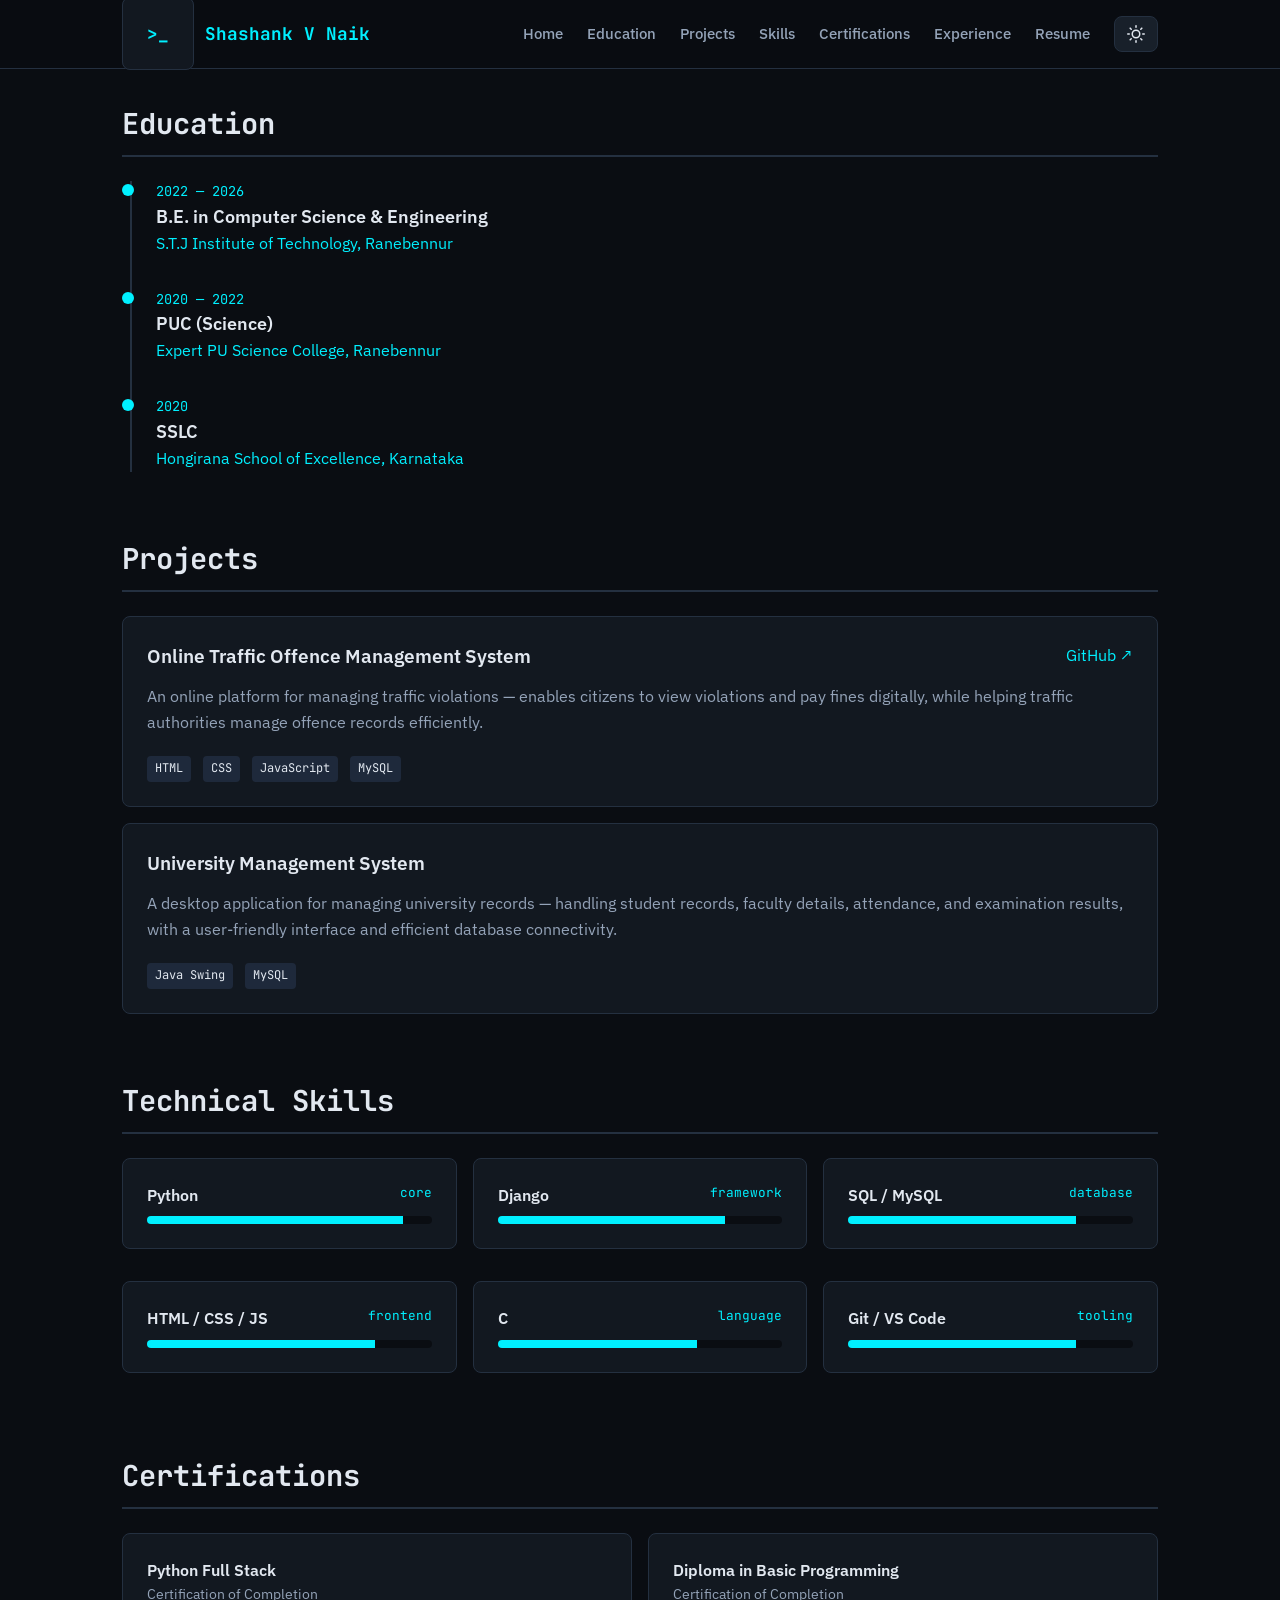
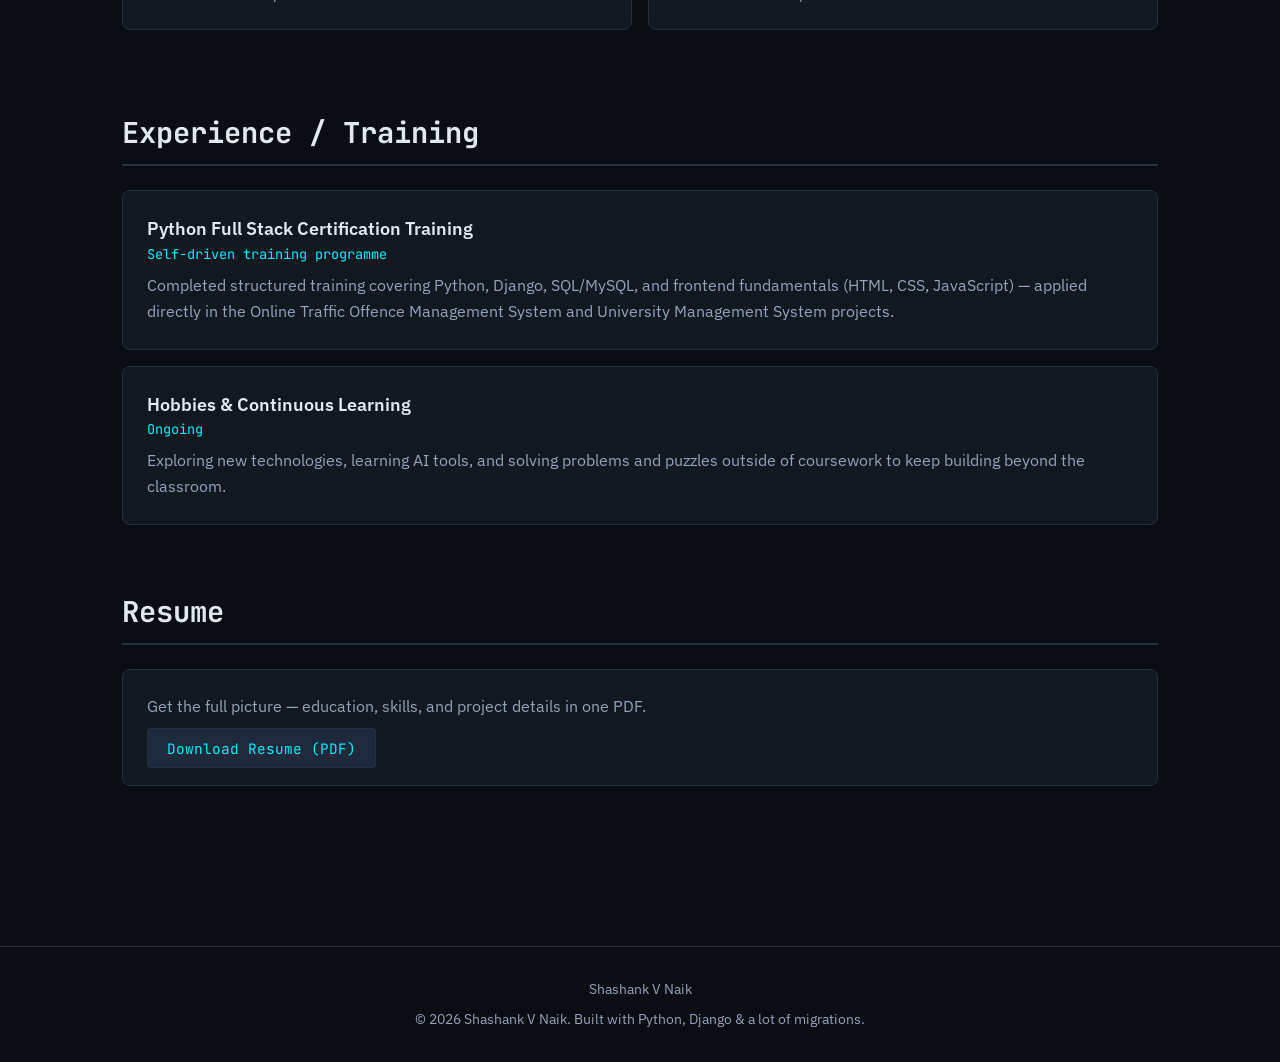
==== image/about.html @ e9bbf587 "Add files via upload" ====
<!DOCTYPE html>
<html lang="en">
<head>
    <meta charset="UTF-8">
    <meta name="viewport" content="width=device-width, initial-scale=1.0">
    <title>Details & Experience — Shashank V Naik</title>
    <link rel="preconnect" href="https://fonts.googleapis.com">
    <link rel="preconnect" href="https://fonts.gstatic.com" crossorigin>
    <link href="https://fonts.googleapis.com/css2?family=IBM+Plex+Sans:wght@400;500;600&family=JetBrains+Mono:wght@400;500;600;700&display=swap" rel="stylesheet">
    <link href="../style.css" rel="stylesheet">
</head>
<body>

<header>
    <div class="nav-inner">
        <div class="nav-logo">
            <span class="terminal">&gt;_</span> Shashank V Naik
        </div>
        <nav aria-label="Primary">
            <ul>
                <li><a href="../index.html">Home</a></li>
                <li><a href="#education">Education</a></li>
                <li><a href="#projects">Projects</a></li>
                <li><a href="#skills">Skills</a></li>
                <li><a href="#certifications">Certifications</a></li>
                <li><a href="#experience">Experience</a></li>
                <li><a href="#resume">Resume</a></li>
                <li>
                    <button id="theme-toggle" class="theme-toggle-btn" aria-label="Toggle Theme"></button>
                </li>
            </ul>
        </nav>
    </div>
</header>

<main>

    <!-- EDUCATION -->
    <section id="education">
        <h2 class="section-title">Education</h2>
        <div class="timeline">
            <div class="tl-item">
                <div class="tl-dot"></div>
                <div class="tl-year">2022 — 2026</div>
                <div class="tl-title">B.E. in Computer Science &amp; Engineering</div>
                <div class="tl-sub">
                    <a href="https://www.stjit.ac.in/" target="_blank" rel="noopener">S.T.J Institute of Technology, Ranebennur</a>
                </div>
            </div>
            <div class="tl-item">
                <div class="tl-dot"></div>
                <div class="tl-year">2020 — 2022</div>
                <div class="tl-title">PUC (Science)</div>
                <div class="tl-sub">
                    <a href="https://expert-ranebennur1.odoo.com/" target="_blank" rel="noopener">Expert PU Science College, Ranebennur</a>
                </div>
            </div>
            <div class="tl-item">
                <div class="tl-dot"></div>
                <div class="tl-year">2020</div>
                <div class="tl-title">SSLC</div>
                <div class="tl-sub">
                    <a href="https://www.hongirana.edu.in/" target="_blank" rel="noopener">Hongirana School of Excellence, Karnataka</a>
                </div>
            </div>
        </div>
    </section>

    <!-- PROJECTS -->
    <section id="projects">
        <h2 class="section-title">Projects</h2>

        <div class="project-card">
            <div style="display:flex; justify-content:space-between; align-items:center;">
                <div style="font-size:1.2rem; font-weight:600;">Online Traffic Offence Management System</div>
                <div>
                    <a href="https://github.com/nshashankvn-oss/Online-Traffic-Offense-Management-System" target="_blank" rel="noopener">GitHub ↗</a>
                </div>
            </div>
            <p style="color:var(--text-muted); margin:0.8rem 0;">
                An online platform for managing traffic violations — enables citizens to view
                violations and pay fines digitally, while helping traffic authorities manage
                offence records efficiently.
            </p>
            <div class="project-stack">
                <span class="stack-pill">HTML</span>
                <span class="stack-pill">CSS</span>
                <span class="stack-pill">JavaScript</span>
                <span class="stack-pill">MySQL</span>
            </div>
        </div>

        <div class="project-card">
            <div style="font-size:1.2rem; font-weight:600;">University Management System</div>
            <p style="color:var(--text-muted); margin:0.8rem 0;">
                A desktop application for managing university records — handling student records,
                faculty details, attendance, and examination results, with a user-friendly interface
                and efficient database connectivity.
            </p>
            <div class="project-stack">
                <span class="stack-pill">Java Swing</span>
                <span class="stack-pill">MySQL</span>
            </div>
        </div>
    </section>

    <!-- SKILLS -->
    <section id="skills">
        <h2 class="section-title">Technical Skills</h2>
        <div class="skills-grid">
            <div class="skill-card">
                <div style="display:flex; justify-content:space-between;"><span style="font-weight:600;">Python</span><span style="font-family:var(--font-mono); font-size:0.8rem; color:var(--accent-color);">core</span></div>
                <div class="bar-track"><div class="bar-fill" style="width:90%"></div></div>
            </div>
            <div class="skill-card">
                <div style="display:flex; justify-content:space-between;"><span style="font-weight:600;">Django</span><span style="font-family:var(--font-mono); font-size:0.8rem; color:var(--accent-color);">framework</span></div>
                <div class="bar-track"><div class="bar-fill" style="width:80%"></div></div>
            </div>
            <div class="skill-card">
                <div style="display:flex; justify-content:space-between;"><span style="font-weight:600;">SQL / MySQL</span><span style="font-family:var(--font-mono); font-size:0.8rem; color:var(--accent-color);">database</span></div>
                <div class="bar-track"><div class="bar-fill" style="width:80%"></div></div>
            </div>
            <div class="skill-card">
                <div style="display:flex; justify-content:space-between;"><span style="font-weight:600;">HTML / CSS / JS</span><span style="font-family:var(--font-mono); font-size:0.8rem; color:var(--accent-color);">frontend</span></div>
                <div class="bar-track"><div class="bar-fill" style="width:80%"></div></div>
            </div>
            <div class="skill-card">
                <div style="display:flex; justify-content:space-between;"><span style="font-weight:600;">C</span><span style="font-family:var(--font-mono); font-size:0.8rem; color:var(--accent-color);">language</span></div>
                <div class="bar-track"><div class="bar-fill" style="width:70%"></div></div>
            </div>
            <div class="skill-card">
                <div style="display:flex; justify-content:space-between;"><span style="font-weight:600;">Git / VS Code</span><span style="font-family:var(--font-mono); font-size:0.8rem; color:var(--accent-color);">tooling</span></div>
                <div class="bar-track"><div class="bar-fill" style="width:80%"></div></div>
            </div>
        </div>
    </section>

    <!-- CERTIFICATIONS -->
    <section id="certifications">
        <h2 class="section-title">Certifications</h2>
        <div class="cert-grid">
            <div class="cert-card">
                <div style="font-weight:600;">Python Full Stack</div>
                <div style="color:var(--text-muted); font-size:0.85rem;">Certification of Completion</div>
            </div>
            <div class="cert-card">
                <div style="font-weight:600;">Diploma in Basic Programming</div>
                <div style="color:var(--text-muted); font-size:0.85rem;">Certification of Completion</div>
            </div>
        </div>
    </section>

    <!-- EXPERIENCE -->
    <section id="experience">
        <h2 class="section-title">Experience / Training</h2>
        <div class="exp-item">
            <div style="font-weight:600; font-size:1.1rem;">Python Full Stack Certification Training</div>
            <div style="color:var(--accent-color); font-family:var(--font-mono); font-size:0.85rem; margin-bottom:0.5rem;">Self-driven training programme</div>
            <p style="color:var(--text-muted);">
                Completed structured training covering Python, Django, SQL/MySQL, and frontend
                fundamentals (HTML, CSS, JavaScript) — applied directly in the Online Traffic
                Offence Management System and University Management System projects.
            </p>
        </div>
        <div class="exp-item">
            <div style="font-weight:600; font-size:1.1rem;">Hobbies &amp; Continuous Learning</div>
            <div style="color:var(--accent-color); font-family:var(--font-mono); font-size:0.85rem; margin-bottom:0.5rem;">Ongoing</div>
            <p style="color:var(--text-muted);">
                Exploring new technologies, learning AI tools, and solving problems and puzzles
                outside of coursework to keep building beyond the classroom.
            </p>
        </div>
    </section>

    <!-- RESUME -->
    <section id="resume">
        <h2 class="section-title">Resume</h2>
        <div class="resume-box">
            <p style="margin-bottom:1rem; color:var(--text-muted);">Get the full picture — education, skills, and project details in one PDF.</p>
            <a class="tag" style="padding:0.6rem 1.2rem; font-size:0.9rem;" href="../Shashank_V_NaikResume.pdf" download>Download Resume (PDF)</a>
        </div>
    </section>

</main>

<footer>
    <div>Shashank V Naik</div>
    <div style="margin-top:0.5rem;">© 2026 Shashank V Naik. Built with Python, Django &amp; a lot of migrations.</div>
</footer>

<script src="../script.js"></script>
</body>
</html>
---- style.css ----
:root {
  --bg-primary: #0a0d12;
  --bg-surface: #121820;
  --bg-card: #18202a;
  --border-color: #243040;
  --text-main: #e2e8f0;
  --text-muted: #94a3b8;
  --accent-color: #00f0ff;
  --accent-glow: rgba(0, 240, 255, 0.15);
  --header-bg: rgba(10, 13, 18, 0.85);
  --tag-bg: #1e293b;
  --font-mono: 'JetBrains Mono', monospace;
  --font-sans: 'IBM Plex Sans', sans-serif;
}

[data-theme="light"] {
  --bg-primary: #f8fafc;
  --bg-surface: #ffffff;
  --bg-card: #f1f5f9;
  --border-color: #e2e8f0;
  --text-main: #0f172a;
  --text-muted: #64748b;
  --accent-color: #0284c7;
  --accent-glow: rgba(2, 132, 199, 0.12);
  --header-bg: rgba(248, 250, 252, 0.85);
  --tag-bg: #e2e8f0;
}

* {
  margin: 0;
  padding: 0;
  box-sizing: border-box;
}

body {
  background-color: var(--bg-primary);
  color: var(--text-main);
  font-family: var(--font-sans);
  line-height: 1.6;
  transition: background-color 0.3s ease, color 0.3s ease;
}

a {
  color: var(--accent-color);
  text-decoration: none;
  transition: all 0.2s ease;
}

a:hover {
  opacity: 0.8;
}

/* Header & Nav */
header {
  position: sticky;
  top: 0;
  z-index: 1000;
  background: var(--header-bg);
  backdrop-filter: blur(10px);
  border-bottom: 1px solid var(--border-color);
}

.nav-inner {
  max-width: 1100px;
  margin: 0 auto;
  padding: 1rem 2rem;
  display: flex;
  justify-content: space-between;
  align-items: center;
}

.nav-logo {
  font-family: var(--font-mono);
  font-weight: 700;
  font-size: 1.1rem;
  color: var(--accent-color);
}

nav ul {
  display: flex;
  gap: 1.5rem;
  list-style: none;
  align-items: center;
}

nav a {
  color: var(--text-muted);
  font-size: 0.95rem;
  font-weight: 500;
}

nav a:hover {
  color: var(--accent-color);
}

.theme-toggle-btn {
  background: var(--bg-card);
  border: 1px solid var(--border-color);
  color: var(--text-main);
  padding: 0.5rem 0.75rem;
  border-radius: 8px;
  cursor: pointer;
  display: flex;
  align-items: center;
  justify-content: center;
  transition: all 0.2s ease;
}

.theme-toggle-btn:hover {
  border-color: var(--accent-color);
  box-shadow: 0 0 10px var(--accent-glow);
}

.theme-toggle-btn svg {
  width: 18px;
  height: 18px;
  fill: none;
  stroke: currentColor;
  stroke-width: 2;
  stroke-linecap: round;
  stroke-linejoin: round;
}

/* Main Layout */
main, .wrap {
  max-width: 1100px;
  margin: 0 auto;
  padding: 2rem;
}

section {
  margin-bottom: 4rem;
}

.section-title {
  font-family: var(--font-mono);
  font-size: 1.8rem;
  margin-bottom: 1.5rem;
  color: var(--text-main);
  border-bottom: 2px solid var(--border-color);
  padding-bottom: 0.5rem;
}

/* Hero Section */
.hero {
  display: grid;
  grid-template-columns: 2fr 1fr;
  gap: 2rem;
  align-items: center;
  padding: 3rem 0;
}

.eyebrow {
  font-family: var(--font-mono);
  color: var(--accent-color);
  font-size: 0.9rem;
  text-transform: uppercase;
  letter-spacing: 1px;
}

.name {
  font-size: 3rem;
  font-weight: 700;
  margin: 0.5rem 0;
}

.role {
  font-size: 1.25rem;
  color: var(--text-muted);
  margin-bottom: 1rem;
}

.summary {
  color: var(--text-muted);
  margin-bottom: 1.5rem;
}

.tagrow {
  display: flex;
  flex-wrap: wrap;
  gap: 0.5rem;
}

.tag {
  background: var(--tag-bg);
  color: var(--accent-color);
  font-family: var(--font-mono);
  font-size: 0.85rem;
  padding: 0.3rem 0.8rem;
  border-radius: 4px;
  border: 1px solid var(--border-color);
}

.avatar-wrap {
  text-align: center;
}

.avatar img {
  width: 180px;
  height: 180px;
  border-radius: 50%;
  object-fit: cover;
  border: 3px solid var(--accent-color);
  box-shadow: 0 0 20px var(--accent-glow);
}

.avatar-caption {
  display: block;
  margin-top: 1rem;
  font-size: 0.85rem;
  color: var(--text-muted);
}

/* Terminal & Cards */
.terminal, .schema-card, .project-card, .skill-card, .cert-card, .exp-item, .contact-card, .resume-box {
  background: var(--bg-surface);
  border: 1px solid var(--border-color);
  border-radius: 8px;
  padding: 1.5rem;
  margin-bottom: 1rem;
}

.terminal-head {
  display: flex;
  gap: 6px;
  margin-bottom: 1rem;
}

.terminal-head span {
  width: 10px;
  height: 10px;
  border-radius: 50%;
  background: var(--border-color);
}

.terminal-body {
  font-family: var(--font-mono);
  font-size: 0.9rem;
}

.prompt { color: var(--accent-color); }
.cmd { color: var(--text-main); }
.out { color: var(--text-muted); margin-left: 1rem; margin-bottom: 0.5rem; }

/* Timeline */
.timeline {
  border-left: 2px solid var(--border-color);
  padding-left: 1.5rem;
  margin-left: 0.5rem;
}

.tl-item {
  position: relative;
  margin-bottom: 2rem;
}

.tl-dot {
  position: absolute;
  left: -2.1rem;
  top: 0.2rem;
  width: 12px;
  height: 12px;
  background: var(--accent-color);
  border-radius: 50%;
}

.tl-year {
  font-family: var(--font-mono);
  font-size: 0.85rem;
  color: var(--accent-color);
}

.tl-title {
  font-size: 1.1rem;
  font-weight: 600;
}

/* Skills Grid */
.skills-grid, .cert-grid, .contact-grid {
  display: grid;
  grid-template-columns: repeat(auto-fit, minmax(280px, 1fr));
  gap: 1rem;
}

.bar-track {
  background: var(--bg-primary);
  height: 8px;
  border-radius: 4px;
  overflow: hidden;
  margin-top: 0.5rem;
}

.bar-fill {
  background: var(--accent-color);
  height: 100%;
}

.stack-pill {
  display: inline-block;
  font-family: var(--font-mono);
  font-size: 0.75rem;
  background: var(--tag-bg);
  padding: 0.2rem 0.5rem;
  border-radius: 4px;
  margin-right: 0.5rem;
  margin-top: 0.5rem;
}

/* Footer */
footer {
  border-top: 1px solid var(--border-color);
  padding: 2rem;
  text-align: center;
  color: var(--text-muted);
  font-size: 0.85rem;
  margin-top: 4rem;
}

/* Responsive */
@media (max-width: 768px) {
  .hero {
    grid-template-columns: 1fr;
    text-align: center;
  }
  .tagrow {
    justify-content: center;
  }
  .nav-inner {
    flex-direction: column;
    gap: 1rem;
  }
}


/* Table label above section title */
.table-label {
  font-family: var(--font-mono);
  font-size: 0.8rem;
  color: var(--text-muted);
  margin-bottom: 0.25rem;
}

.table-label .path {
  color: var(--accent-color);
}

/* Schema Card Container */
.schema-card {
  background: rgba(18, 24, 32, 0.7);
  border: 1px solid rgba(0, 240, 255, 0.15);
  border-radius: 10px;
  overflow: hidden;
  box-shadow: 0 4px 20px rgba(0, 0, 0, 0.25);
  backdrop-filter: blur(8px);
}

/* Header Bar inside Schema Card */
.schema-head {
  display: flex;
  justify-content: space-between;
  align-items: center;
  padding: 0.75rem 1.5rem;
  background: rgba(255, 255, 255, 0.03);
  border-bottom: 1px solid rgba(255, 255, 255, 0.08);
  font-family: var(--font-mono);
  font-size: 0.85rem;
}

.schema-name {
  color: var(--accent-color);
  font-weight: 600;
}

.schema-count {
  color: var(--text-muted);
  font-size: 0.75rem;
}

/* Schema Row Grid Structure */
.schema-row {
  display: grid;
  grid-template-columns: 180px 1fr;
  padding: 1.25rem 1.5rem;
  border-bottom: 1px solid rgba(255, 255, 255, 0.06);
  align-items: start;
  gap: 1.5rem;
}

.schema-row:last-child {
  border-bottom: none;
}

/* Left Column (Field Keys) */
.schema-row .field {
  font-family: var(--font-mono);
  color: #00f0ff; /* Vibrant Teal/Cyan from image */
  font-weight: 600;
  font-size: 0.95rem;
  letter-spacing: 0.5px;
}

/* Right Column (Values) */
.schema-row .val {
  color: var(--text-main);
  font-size: 0.95rem;
  line-height: 1.6;
}

.schema-row .val strong {
  color: #ffffff;
  font-weight: 600;
}

/* Responsive adjustment for small screens */
@media (max-width: 640px) {
  .schema-row {
    grid-template-columns: 1fr;
    gap: 0.5rem;
  }
}
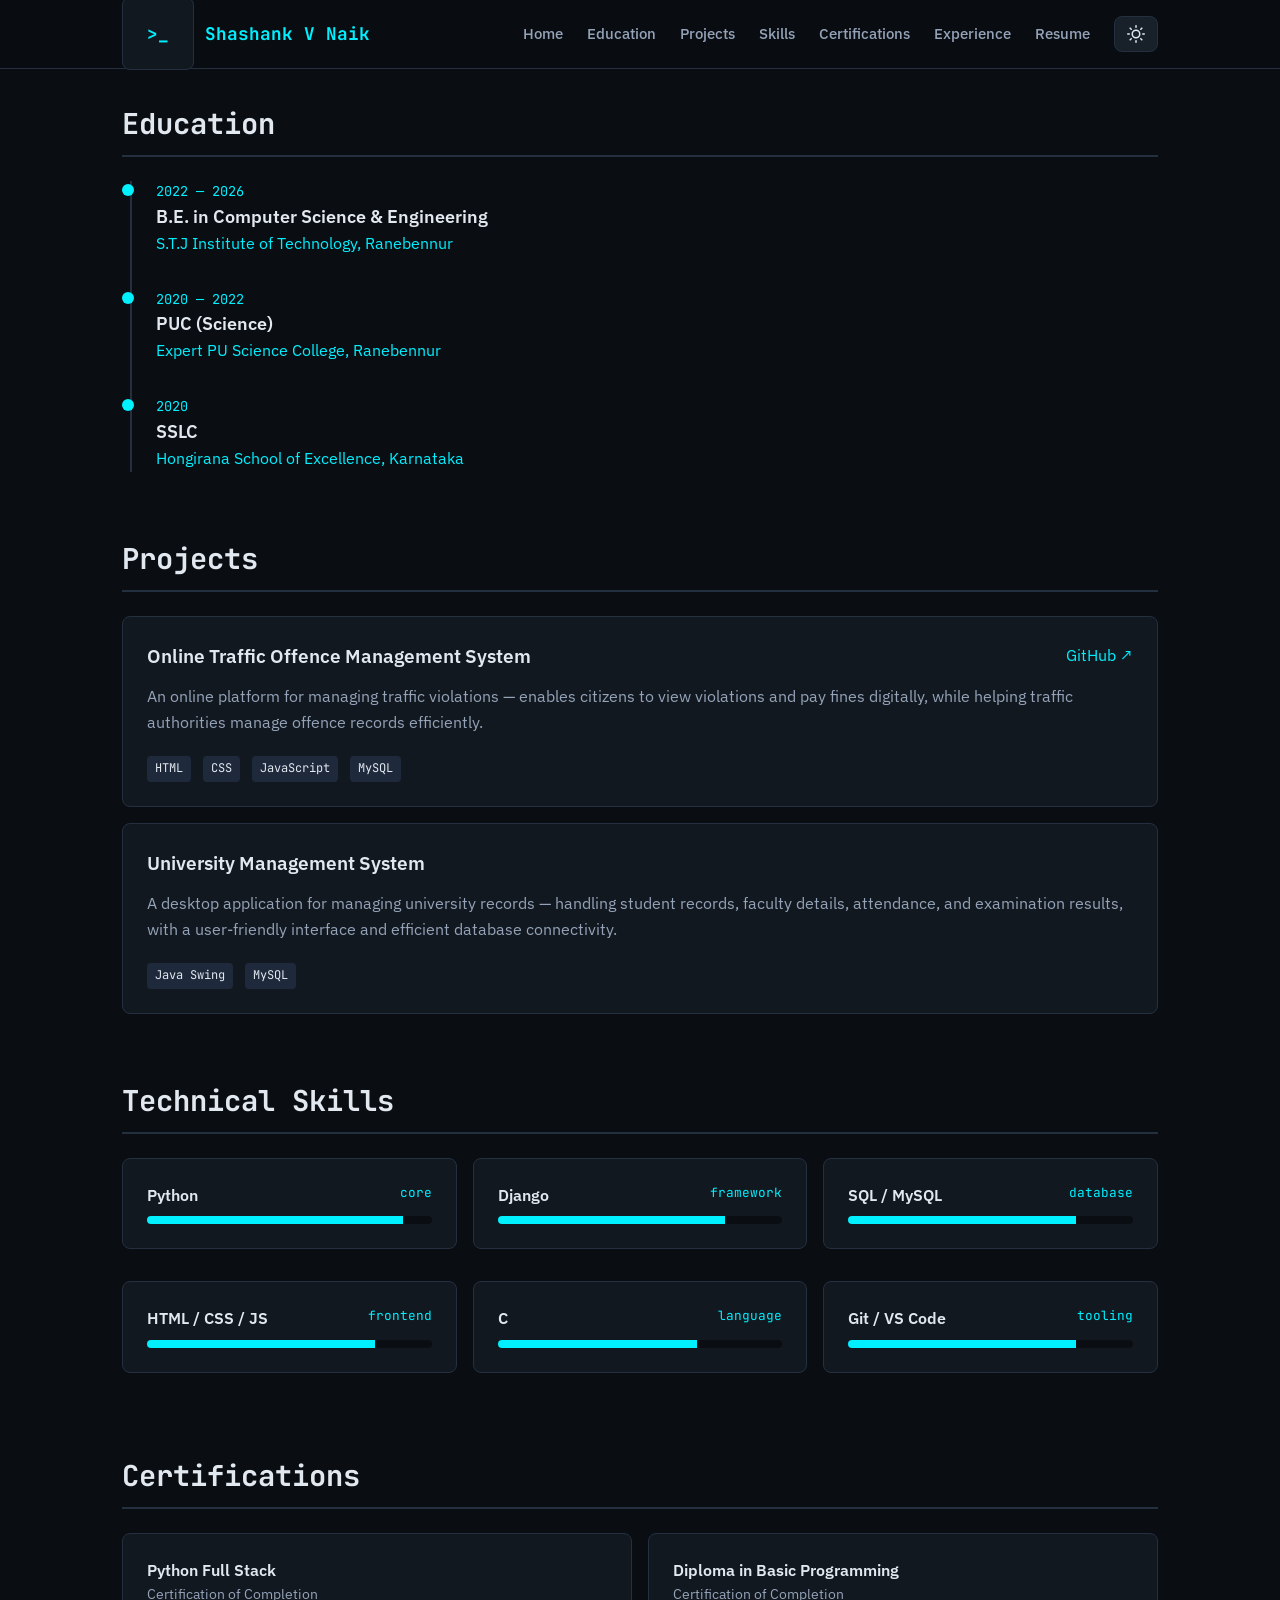
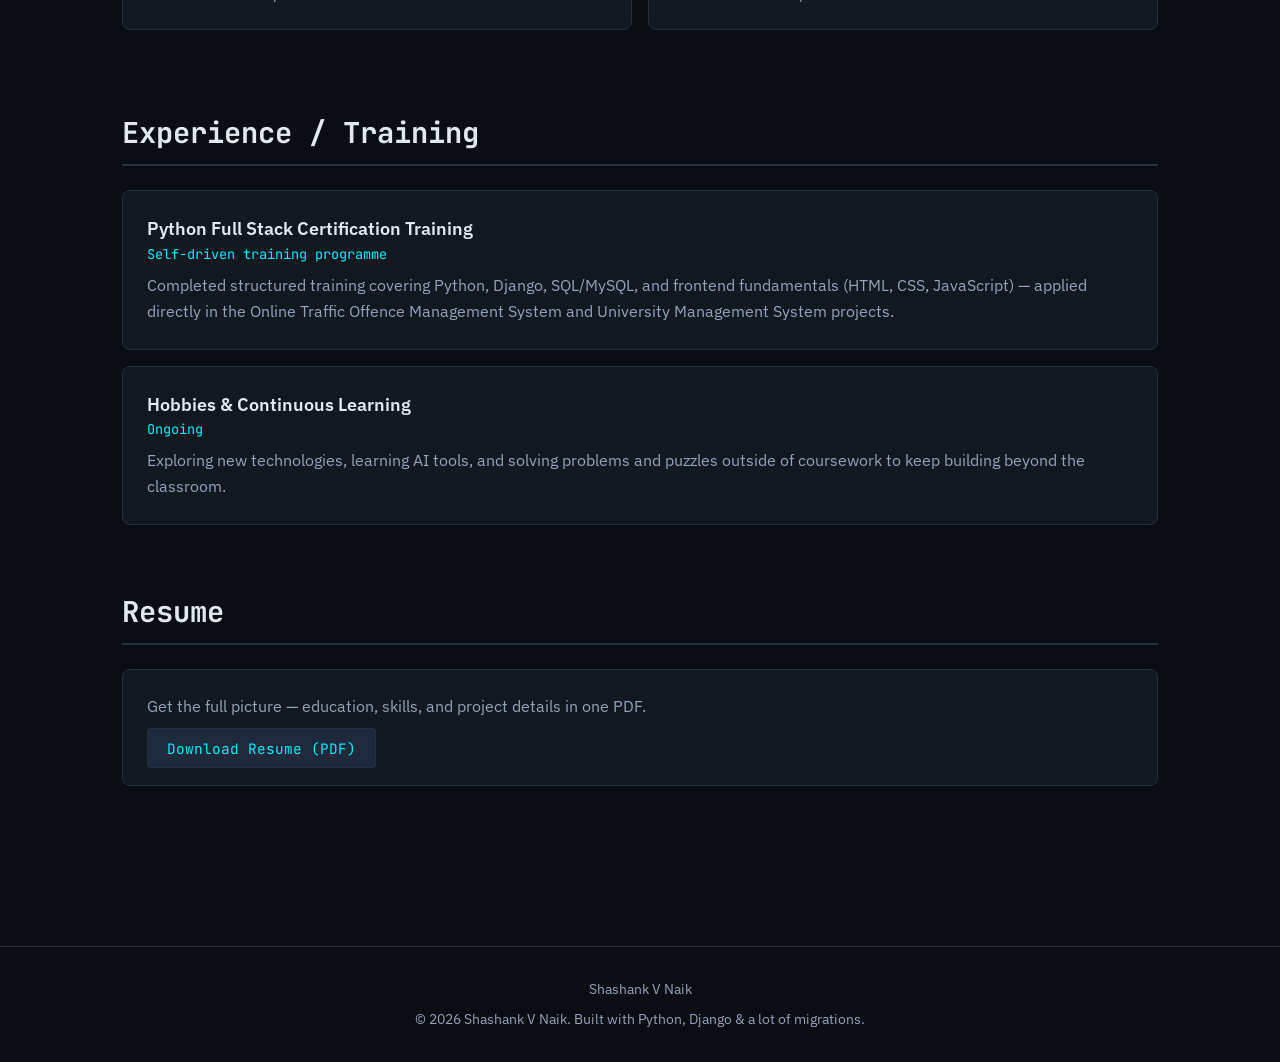
==== commit d99ace38: "Update about.html" ====
--- a/image/about.html
+++ b/image/about.html
@@ -177,7 +177,7 @@
         <h2 class="section-title">Resume</h2>
         <div class="resume-box">
             <p style="margin-bottom:1rem; color:var(--text-muted);">Get the full picture — education, skills, and project details in one PDF.</p>
-            <a class="tag" style="padding:0.6rem 1.2rem; font-size:0.9rem;" href="../Shashank_V_NaikResume.pdf" download>Download Resume (PDF)</a>
+            <a class="tag" style="padding:0.6rem 1.2rem; font-size:0.9rem;" href="Shashank_V_NaikResume.pdf" download>Download Resume (PDF)</a>
         </div>
     </section>
 
@@ -190,4 +190,4 @@
 
 <script src="../script.js"></script>
 </body>
-</html>+</html>
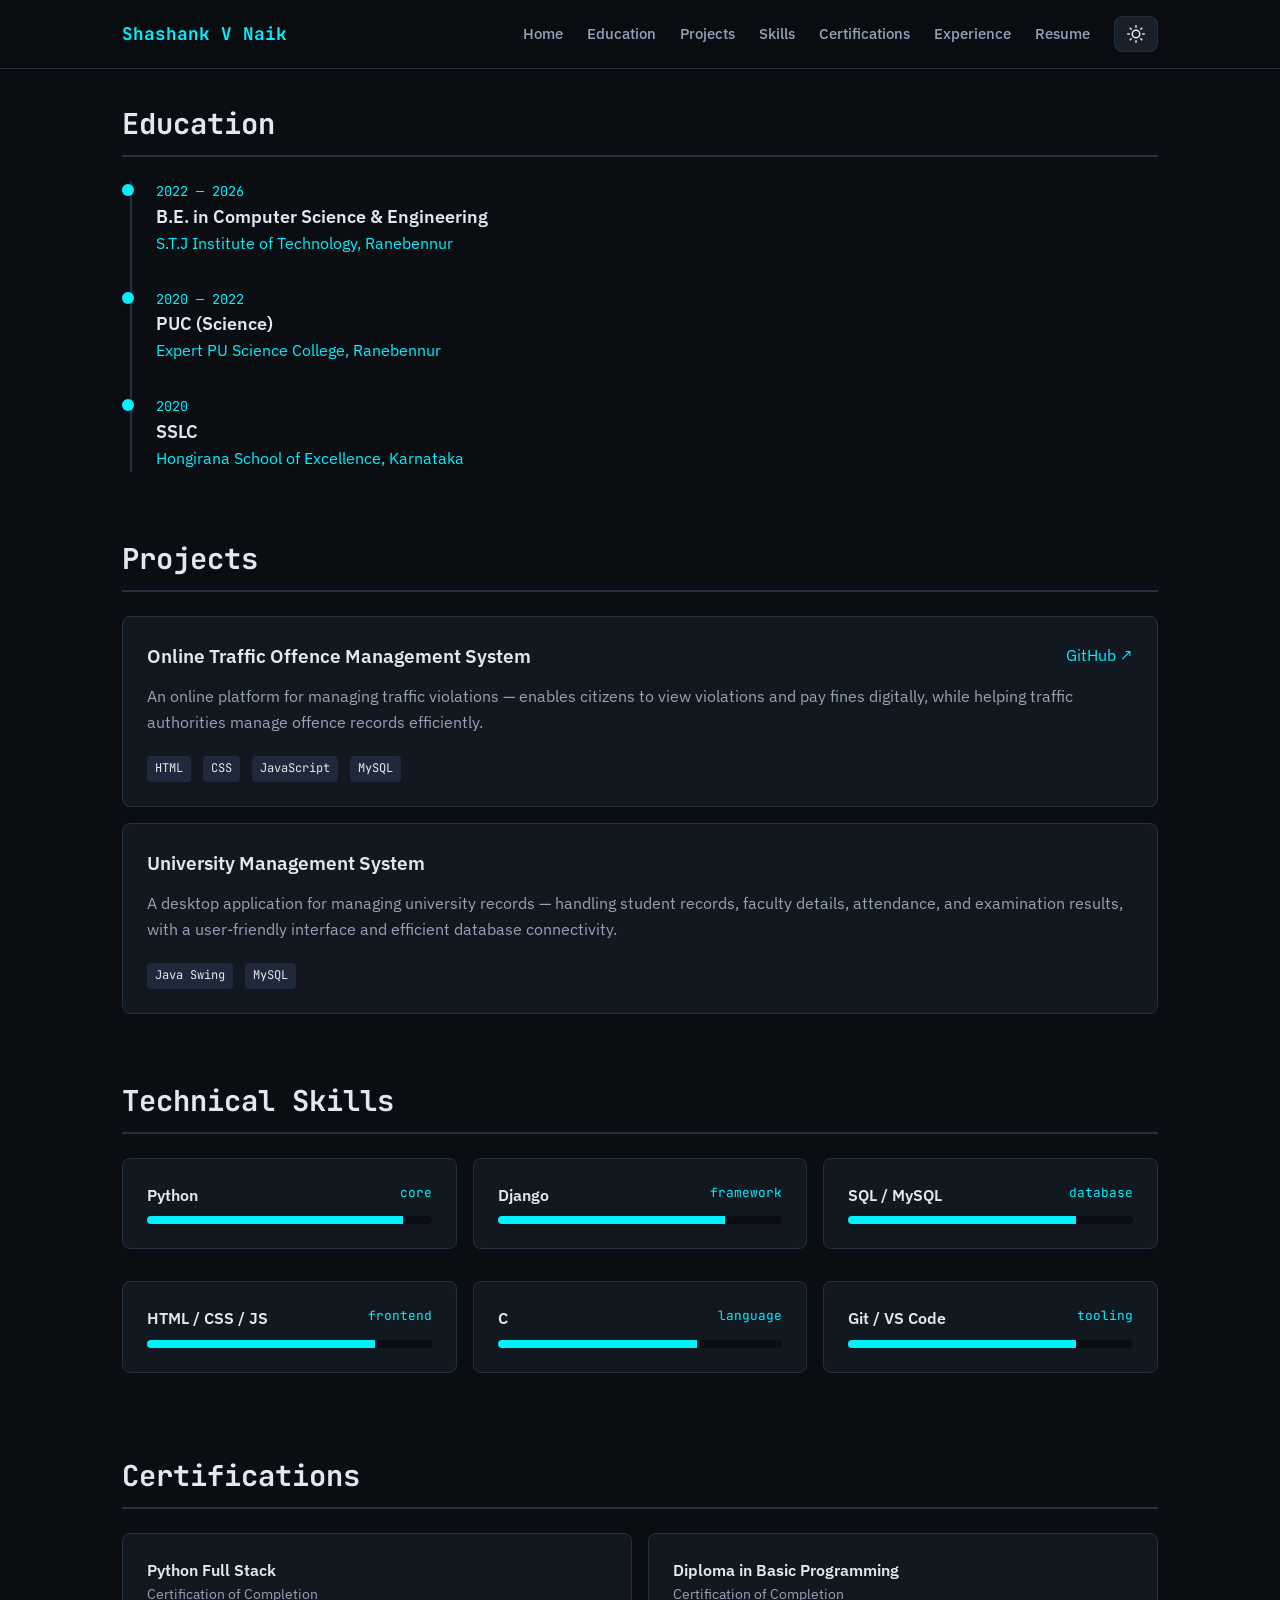
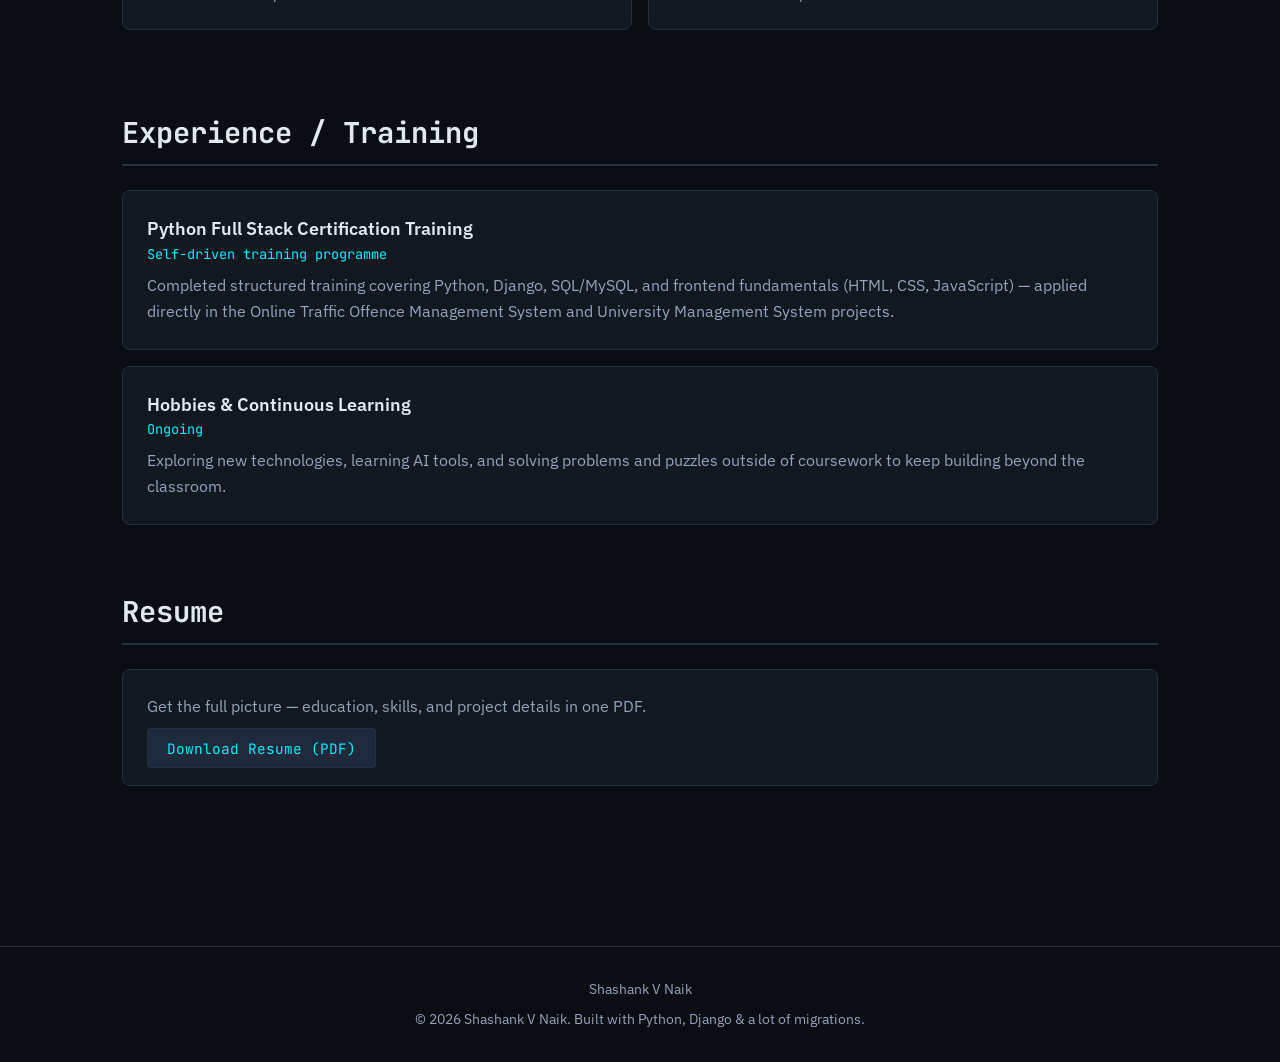
==== commit fde487a0: "Update about.html" ====
--- a/image/about.html
+++ b/image/about.html
@@ -14,7 +14,7 @@
 <header>
     <div class="nav-inner">
         <div class="nav-logo">
-            <span class="terminal">&gt;_</span> Shashank V Naik
+            Shashank V Naik
         </div>
         <nav aria-label="Primary">
             <ul>
--- a/style.css
+++ b/style.css
@@ -197,8 +197,8 @@
 
 .avatar img {
   width: 180px;
-  height: 180px;
-  border-radius: 50%;
+  height: 190px;
+  border-radius: 20%;
   object-fit: cover;
   border: 3px solid var(--accent-color);
   box-shadow: 0 0 20px var(--accent-glow);
@@ -417,4 +417,4 @@
     grid-template-columns: 1fr;
     gap: 0.5rem;
   }
-}+}
